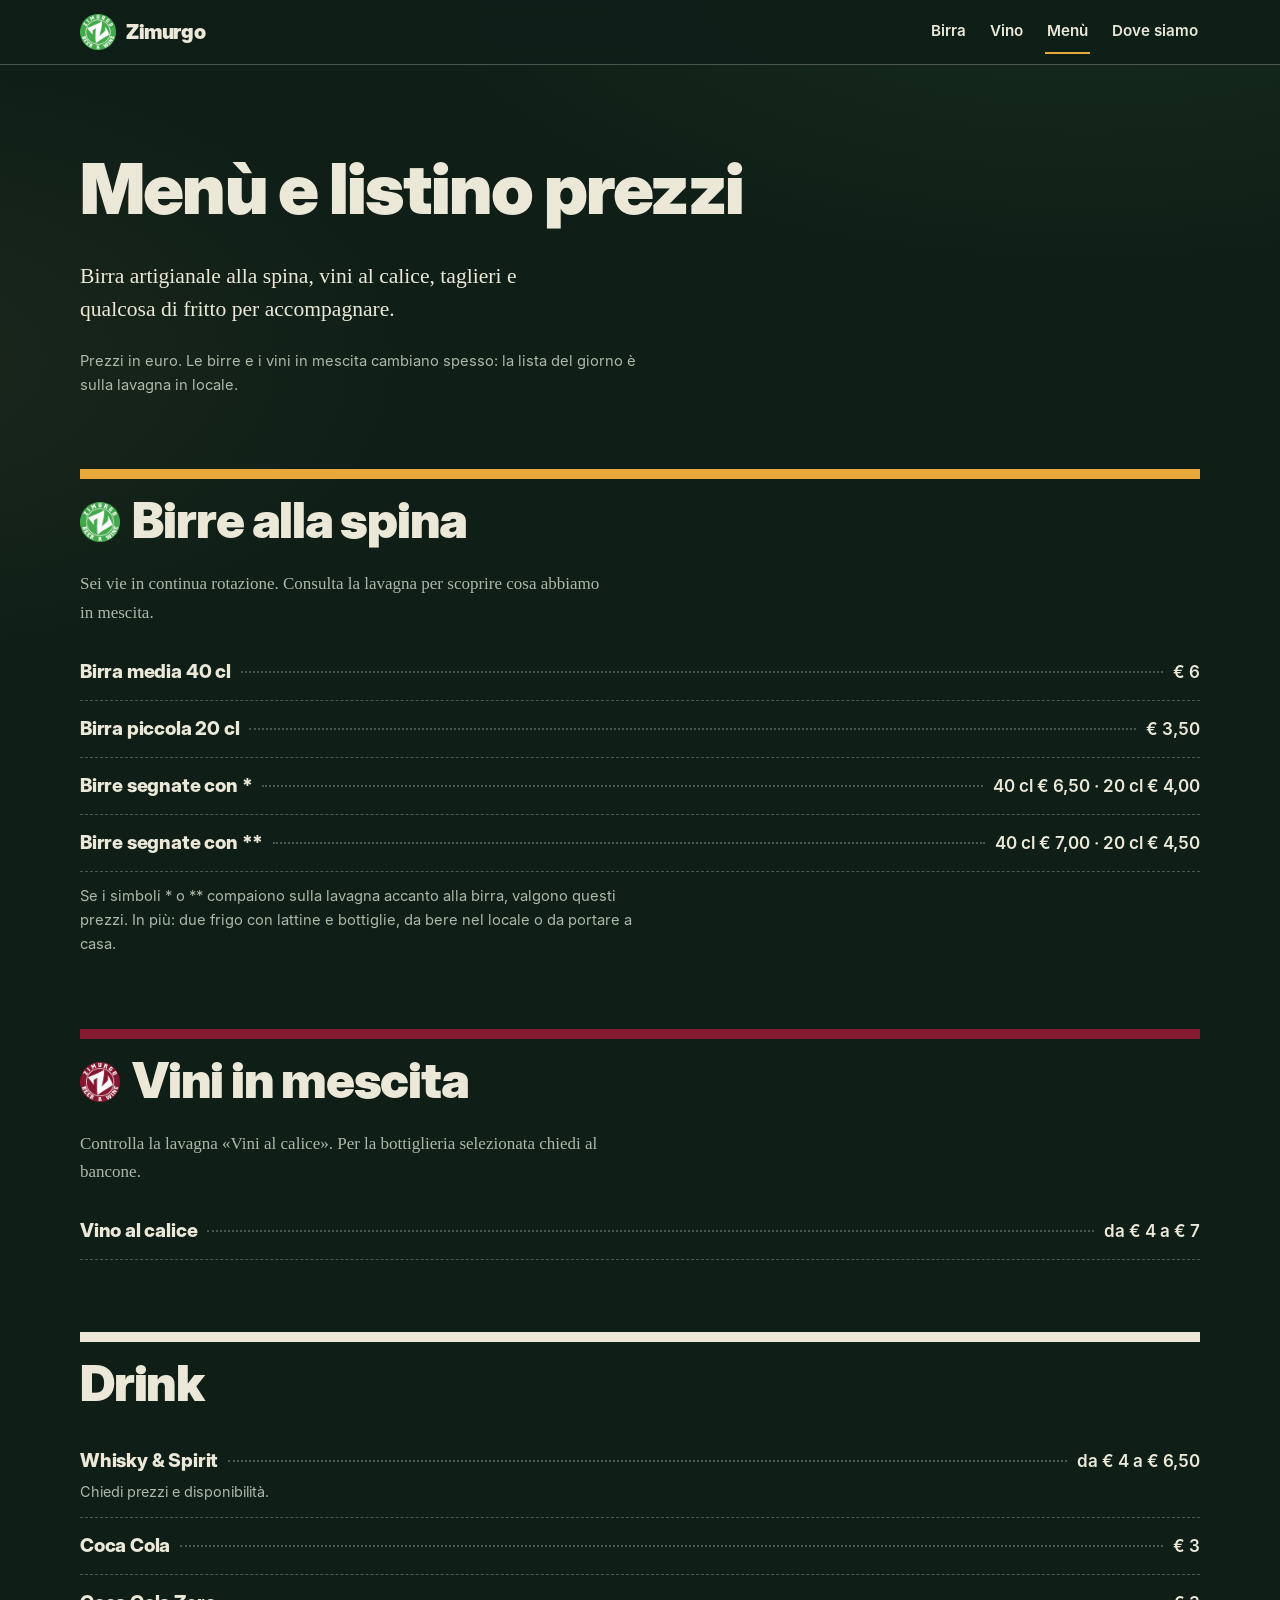
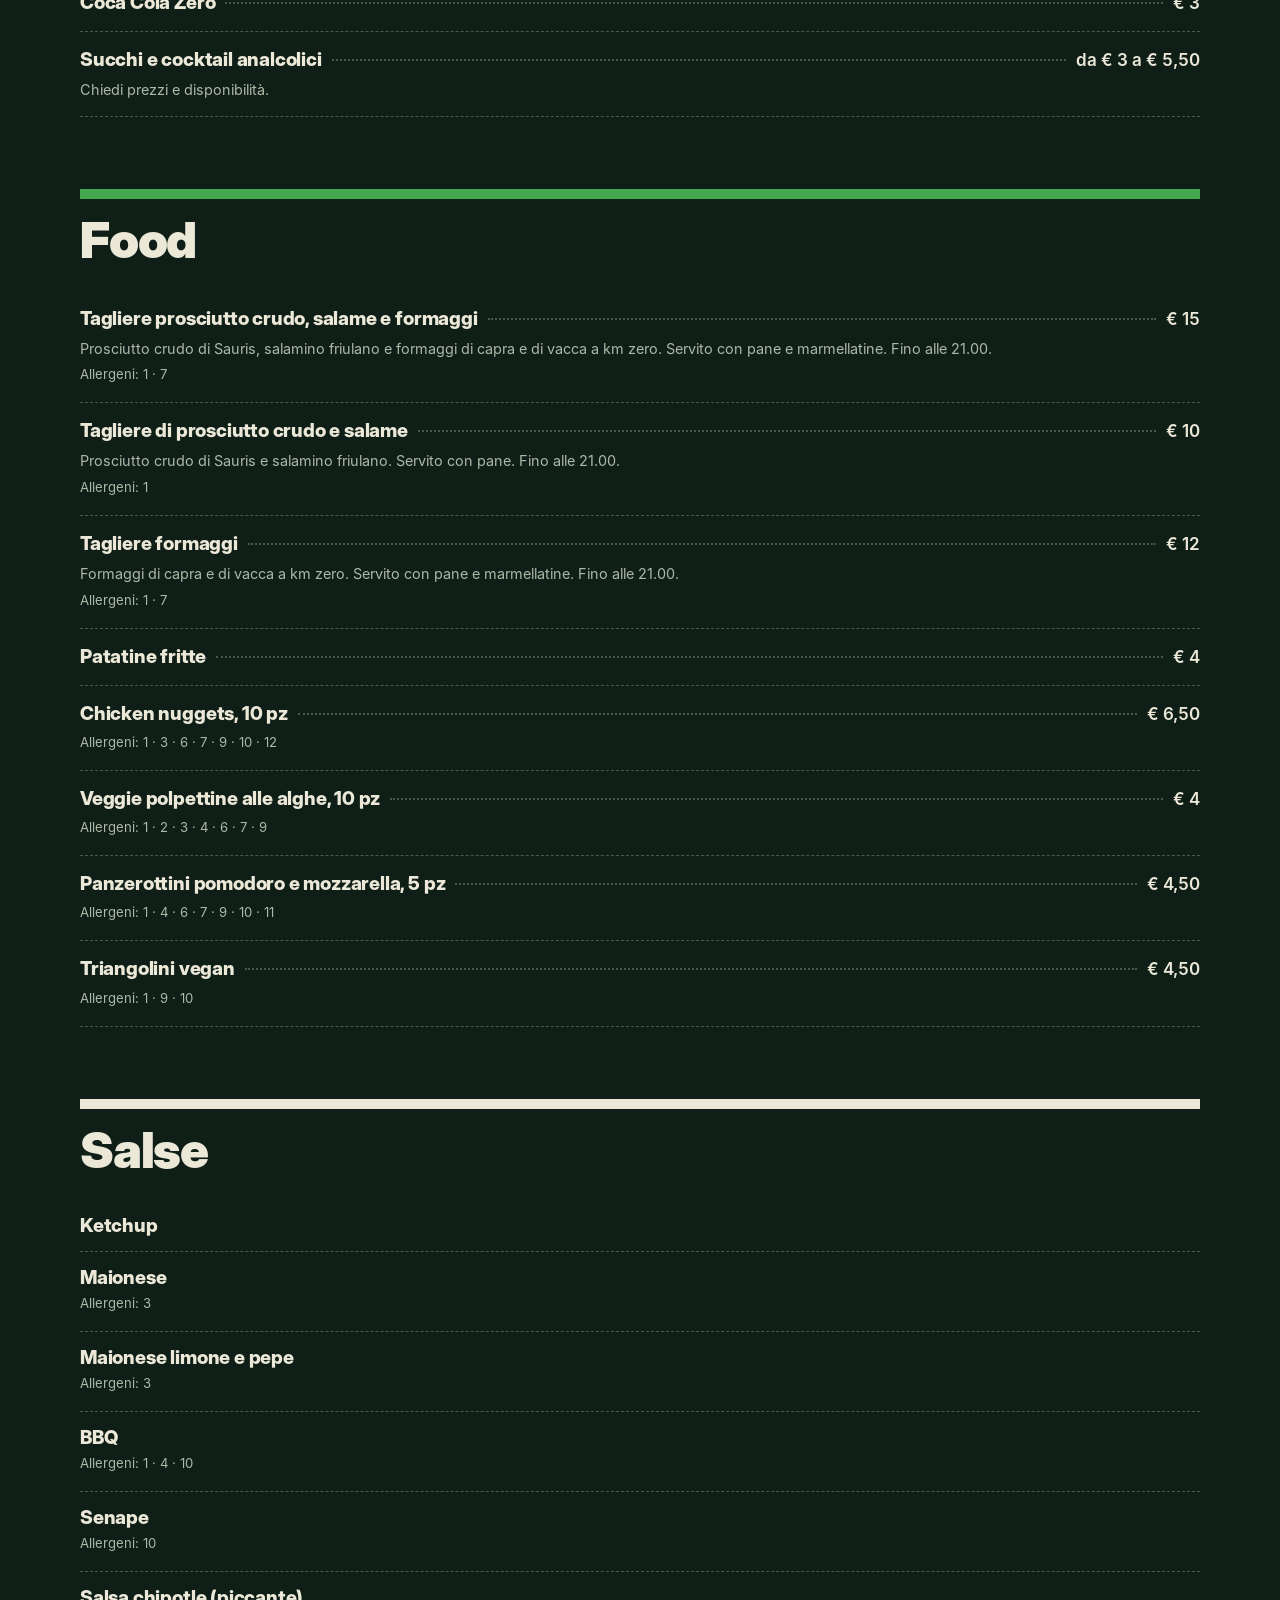
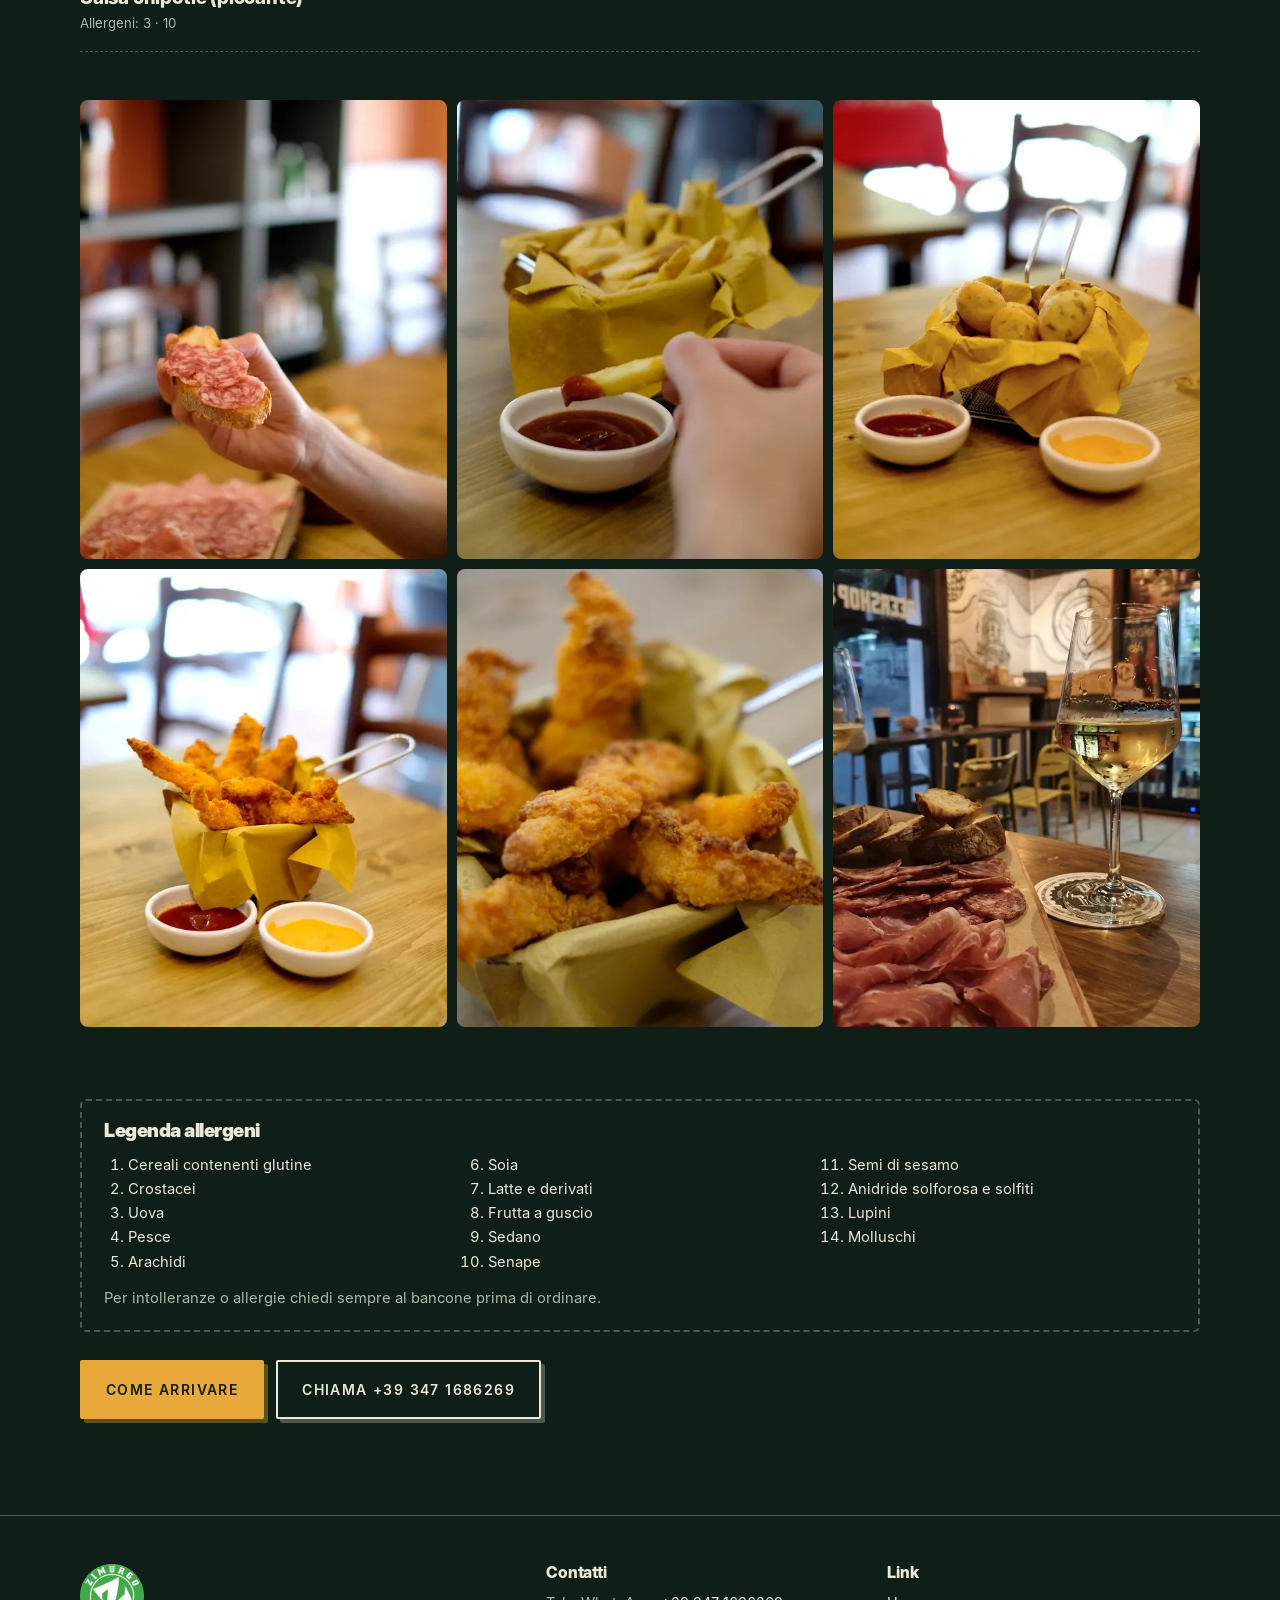
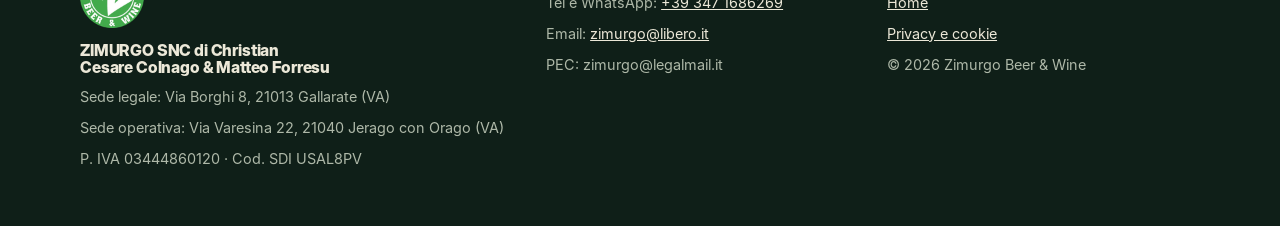
==== menu.html @ 15460e1f "Add files via upload" ====
<!doctype html>
<html lang="it">
<head>
<meta charset="utf-8">
<meta name="viewport" content="width=device-width, initial-scale=1">
<title>Menù e prezzi | Birre alla spina, vini, taglieri | Zimurgo, pub e birreria a Jerago con Orago</title>
<meta name="description" content="Menù del pub, birreria ed enoteca Zimurgo a Jerago con Orago (Varese): birra artigianale alla spina da € 3,50, vini al calice da € 4 a € 7, taglieri di salumi e formaggi, fritti e salse. Con allergeni.">
<link rel="canonical" href="https://www.zimurgo.it/menu.html">
<meta name="theme-color" content="#0f1f18">
<meta name="robots" content="index, follow, max-image-preview:large, max-snippet:-1">
<link rel="icon" href="favicon-32.png" sizes="32x32" type="image/png">
<link rel="icon" href="icon-192.png" sizes="192x192" type="image/png">
<link rel="apple-touch-icon" href="apple-touch-icon.png">
<link rel="preload" href="display-black.woff" as="font" type="font/woff" crossorigin>
<link rel="stylesheet" href="style.css">
<link rel="stylesheet" href="scenes.css">
<link rel="stylesheet" href="bottoni.css">

<meta property="og:type" content="website">
<meta property="og:locale" content="it_IT">
<meta property="og:site_name" content="Zimurgo Beer &amp; Wine">
<meta property="og:title" content="Menù e prezzi | Zimurgo Beer &amp; Wine">
<meta property="og:description" content="Birre alla spina, vini al calice, taglieri e fritti. Tutti i prezzi di Zimurgo a Jerago con Orago.">
<meta property="og:url" content="https://www.zimurgo.it/menu.html">
<meta property="og:image" content="https://www.zimurgo.it/og-image.png">
<meta property="og:image:width" content="1200">
<meta property="og:image:height" content="630">
<meta name="twitter:card" content="summary_large_image">

<script type="application/ld+json">
{
  "@context": "https://schema.org",
  "@graph": [
    {
      "@type": "BreadcrumbList",
      "itemListElement": [
        { "@type": "ListItem", "position": 1, "name": "Zimurgo Beer & Wine", "item": "https://www.zimurgo.it/" },
        { "@type": "ListItem", "position": 2, "name": "Menù", "item": "https://www.zimurgo.it/menu.html" }
      ]
    },
    {
      "@type": "Menu",
      "@id": "https://www.zimurgo.it/menu.html#menu",
      "name": "Menù Zimurgo Beer & Wine",
      "inLanguage": "it-IT",
      "url": "https://www.zimurgo.it/menu.html",
      "provider": { "@id": "https://www.zimurgo.it/#locale" },
      "hasMenuSection": [
        {
          "@type": "MenuSection",
          "name": "Birre alla spina",
          "description": "Sei vie in continua rotazione. Consulta la lavagna per le birre in mescita.",
          "hasMenuItem": [
            { "@type": "MenuItem", "name": "Birra media 40 cl", "offers": { "@type": "Offer", "price": "6.00", "priceCurrency": "EUR" } },
            { "@type": "MenuItem", "name": "Birra piccola 20 cl", "offers": { "@type": "Offer", "price": "3.50", "priceCurrency": "EUR" } }
          ]
        },
        {
          "@type": "MenuSection",
          "name": "Vini in mescita",
          "description": "Vini al calice da 4 a 7 euro. Consulta la lavagna «Vini al calice».",
          "hasMenuItem": [
            { "@type": "MenuItem", "name": "Vino al calice", "offers": { "@type": "AggregateOffer", "lowPrice": "4.00", "highPrice": "7.00", "priceCurrency": "EUR" } }
          ]
        },
        {
          "@type": "MenuSection",
          "name": "Drink",
          "hasMenuItem": [
            { "@type": "MenuItem", "name": "Whisky & Spirit", "offers": { "@type": "AggregateOffer", "lowPrice": "4.00", "highPrice": "6.50", "priceCurrency": "EUR" } },
            { "@type": "MenuItem", "name": "Coca Cola", "offers": { "@type": "Offer", "price": "3.00", "priceCurrency": "EUR" } },
            { "@type": "MenuItem", "name": "Coca Cola Zero", "offers": { "@type": "Offer", "price": "3.00", "priceCurrency": "EUR" } },
            { "@type": "MenuItem", "name": "Succhi e cocktail analcolici", "offers": { "@type": "AggregateOffer", "lowPrice": "3.00", "highPrice": "5.50", "priceCurrency": "EUR" } }
          ]
        },
        {
          "@type": "MenuSection",
          "name": "Food",
          "hasMenuItem": [
            { "@type": "MenuItem", "name": "Tagliere prosciutto crudo, salame e formaggi", "description": "Prosciutto crudo di Sauris, salamino friulano e formaggi di capra e di vacca a km zero. Servito con pane e marmellatine, fino alle 21.00", "offers": { "@type": "Offer", "price": "15.00", "priceCurrency": "EUR" } },
            { "@type": "MenuItem", "name": "Tagliere di prosciutto crudo e salame", "description": "Prosciutto crudo di Sauris e salamino friulano. Servito con pane, fino alle 21.00", "offers": { "@type": "Offer", "price": "10.00", "priceCurrency": "EUR" } },
            { "@type": "MenuItem", "name": "Tagliere formaggi", "description": "Formaggi di capra e di vacca a km zero. Servito con pane e marmellatine, fino alle 21.00", "offers": { "@type": "Offer", "price": "12.00", "priceCurrency": "EUR" } },
            { "@type": "MenuItem", "name": "Patatine fritte", "offers": { "@type": "Offer", "price": "4.00", "priceCurrency": "EUR" } },
            { "@type": "MenuItem", "name": "Chicken nuggets (10 pz)", "offers": { "@type": "Offer", "price": "6.50", "priceCurrency": "EUR" } },
            { "@type": "MenuItem", "name": "Veggie polpettine alle alghe (10 pz)", "offers": { "@type": "Offer", "price": "4.00", "priceCurrency": "EUR" } },
            { "@type": "MenuItem", "name": "Panzerottini pomodoro e mozzarella (5 pz)", "offers": { "@type": "Offer", "price": "4.50", "priceCurrency": "EUR" } },
            { "@type": "MenuItem", "name": "Triangolini vegan", "suitableForDiet": "https://schema.org/VeganDiet", "offers": { "@type": "Offer", "price": "4.50", "priceCurrency": "EUR" } }
          ]
        }
      ]
    }
  ]
}
</script>
</head>
<body>
<a class="skip" href="#contenuto">Vai al contenuto</a>

<header class="site-head">
  <div class="wrap">
    <a class="brand" href="./" aria-label="Zimurgo Beer &amp; Wine, home">
      <img src="logo-verde-sm.png" alt="" width="36" height="36">
      Zimurgo
    </a>
    <nav class="nav" aria-label="Principale">
      <a href="./#birra">Birra</a>
      <a href="./#vino">Vino</a>
      <a href="menu.html" aria-current="page">Menù</a>
      <a href="./#dove">Dove siamo</a>
    </nav>
  </div>
</header>

<main id="contenuto" class="menu-page">
<div class="wrap">

  <section class="hero" style="padding-bottom:0">
    <h1>Menù e listino prezzi</h1>
    <p class="lead">Birra artigianale alla spina, vini al calice, taglieri e qualcosa di fritto per accompagnare.</p>
    <p class="menu-note">Prezzi in euro. Le birre e i vini in mescita cambiano spesso: la lista del giorno è sulla lavagna in locale.</p>
  </section>

  <section class="menu-block" aria-labelledby="m-spina">
    <h2 id="m-spina"><img class="h-logo" src="logo-verde-sm.png" alt="" width="40" height="40">Birre alla spina</h2>
    <p class="muted">Sei vie in continua rotazione. Consulta la lavagna per scoprire cosa abbiamo in mescita.</p>
    <ul class="items">
      <li class="item"><div class="item-row"><span class="item-name">Birra media 40 cl</span><span class="item-dots"></span><span class="item-price">€ 6</span></div></li>
      <li class="item"><div class="item-row"><span class="item-name">Birra piccola 20 cl</span><span class="item-dots"></span><span class="item-price">€ 3,50</span></div></li>
      <li class="item"><div class="item-row"><span class="item-name">Birre segnate con *</span><span class="item-dots"></span><span class="item-price">40 cl € 6,50 · 20 cl € 4,00</span></div></li>
      <li class="item"><div class="item-row"><span class="item-name">Birre segnate con **</span><span class="item-dots"></span><span class="item-price">40 cl € 7,00 · 20 cl € 4,50</span></div></li>
    </ul>
    <p class="menu-note" style="margin-top:12px">Se i simboli * o ** compaiono sulla lavagna accanto alla birra, valgono questi prezzi. In più: due frigo con lattine e bottiglie, da bere nel locale o da portare a casa.</p>
    <div class="board" id="lavagna-birre" hidden></div>
  </section>

  <section class="menu-block menu-block--wine" aria-labelledby="m-vini">
    <h2 id="m-vini"><img class="h-logo" src="logo-vino-sm.png" alt="" width="40" height="40">Vini in mescita</h2>
    <p class="muted">Controlla la lavagna «Vini al calice». Per la bottiglieria selezionata chiedi al bancone.</p>
    <ul class="items">
      <li class="item"><div class="item-row"><span class="item-name">Vino al calice</span><span class="item-dots"></span><span class="item-price">da € 4 a € 7</span></div></li>
    </ul>
    <div class="board" id="lavagna-vini" hidden></div>
  </section>

  <section class="menu-block menu-block--chalk" aria-labelledby="m-drink">
    <h2 id="m-drink">Drink</h2>
    <ul class="items">
      <li class="item"><div class="item-row"><span class="item-name">Whisky &amp; Spirit</span><span class="item-dots"></span><span class="item-price">da € 4 a € 6,50</span></div><p class="item-sub">Chiedi prezzi e disponibilità.</p></li>
      <li class="item"><div class="item-row"><span class="item-name">Coca Cola</span><span class="item-dots"></span><span class="item-price">€ 3</span></div></li>
      <li class="item"><div class="item-row"><span class="item-name">Coca Cola Zero</span><span class="item-dots"></span><span class="item-price">€ 3</span></div></li>
      <li class="item"><div class="item-row"><span class="item-name">Succhi e cocktail analcolici</span><span class="item-dots"></span><span class="item-price">da € 3 a € 5,50</span></div><p class="item-sub">Chiedi prezzi e disponibilità.</p></li>
    </ul>
  </section>

  <section class="menu-block menu-block--hop" aria-labelledby="m-food">
    <h2 id="m-food">Food</h2>
    <ul class="items">
      <li class="item"><div class="item-row"><span class="item-name">Tagliere prosciutto crudo, salame e formaggi</span><span class="item-dots"></span><span class="item-price">€ 15</span></div><p class="item-sub">Prosciutto crudo di Sauris, salamino friulano e formaggi di capra e di vacca a km zero. Servito con pane e marmellatine. Fino alle 21.00.</p><span class="allergens">Allergeni: 1 · 7</span></li>
      <li class="item"><div class="item-row"><span class="item-name">Tagliere di prosciutto crudo e salame</span><span class="item-dots"></span><span class="item-price">€ 10</span></div><p class="item-sub">Prosciutto crudo di Sauris e salamino friulano. Servito con pane. Fino alle 21.00.</p><span class="allergens">Allergeni: 1</span></li>
      <li class="item"><div class="item-row"><span class="item-name">Tagliere formaggi</span><span class="item-dots"></span><span class="item-price">€ 12</span></div><p class="item-sub">Formaggi di capra e di vacca a km zero. Servito con pane e marmellatine. Fino alle 21.00.</p><span class="allergens">Allergeni: 1 · 7</span></li>
      <li class="item"><div class="item-row"><span class="item-name">Patatine fritte</span><span class="item-dots"></span><span class="item-price">€ 4</span></div></li>
      <li class="item"><div class="item-row"><span class="item-name">Chicken nuggets, 10 pz</span><span class="item-dots"></span><span class="item-price">€ 6,50</span></div><span class="allergens">Allergeni: 1 · 3 · 6 · 7 · 9 · 10 · 12</span></li>
      <li class="item"><div class="item-row"><span class="item-name">Veggie polpettine alle alghe, 10 pz</span><span class="item-dots"></span><span class="item-price">€ 4</span></div><span class="allergens">Allergeni: 1 · 2 · 3 · 4 · 6 · 7 · 9</span></li>
      <li class="item"><div class="item-row"><span class="item-name">Panzerottini pomodoro e mozzarella, 5 pz</span><span class="item-dots"></span><span class="item-price">€ 4,50</span></div><span class="allergens">Allergeni: 1 · 4 · 6 · 7 · 9 · 10 · 11</span></li>
      <li class="item"><div class="item-row"><span class="item-name">Triangolini vegan</span><span class="item-dots"></span><span class="item-price">€ 4,50</span></div><span class="allergens">Allergeni: 1 · 9 · 10</span></li>
    </ul>
  </section>

  <section class="menu-block menu-block--chalk" aria-labelledby="m-salse">
    <h2 id="m-salse">Salse</h2>
    <ul class="items">
      <li class="item"><div class="item-row"><span class="item-name">Ketchup</span></div></li>
      <li class="item"><div class="item-row"><span class="item-name">Maionese</span></div><span class="allergens">Allergeni: 3</span></li>
      <li class="item"><div class="item-row"><span class="item-name">Maionese limone e pepe</span></div><span class="allergens">Allergeni: 3</span></li>
      <li class="item"><div class="item-row"><span class="item-name">BBQ</span></div><span class="allergens">Allergeni: 1 · 4 · 10</span></li>
      <li class="item"><div class="item-row"><span class="item-name">Senape</span></div><span class="allergens">Allergeni: 10</span></li>
      <li class="item"><div class="item-row"><span class="item-name">Salsa chipotle (piccante)</span></div><span class="allergens">Allergeni: 3 · 10</span></li>
    </ul>
  </section>

  <div class="gallery" aria-label="Foto del cibo">
      <figure><img src="salame-bruschetta.webp" alt="Una mano tiene una fetta di pane tostato con salame, sopra un tagliere di salumi" width="546" height="683" loading="lazy" style="object-position:50% 45%"></figure>
      <figure><img src="patatine.webp" alt="Una patatina fritta intinta nel ketchup, accanto al cestino di patatine su carta gialla" width="546" height="683" loading="lazy"></figure>
      <figure><img src="fritti-salse.webp" alt="Cestino di polpettine fritte su carta gialla con due ciotoline di salsa" width="546" height="683" loading="lazy"></figure>
      <figure><img src="nuggets-salse.webp" alt="Cestino di nuggets di pollo croccanti con ketchup e salsa gialla" width="546" height="683" loading="lazy"></figure>
      <figure><img src="nuggets-primo-piano.webp" alt="Primo piano di nuggets di pollo dorati in un cestino con carta gialla" width="546" height="683" loading="lazy"></figure>
      <figure><img src="tagliere-vino-bianco.webp" alt="Tagliere di salumi e pane con un calice di vino bianco, nel locale" width="729" height="1250" loading="lazy" style="object-position:50% 60%"></figure>
  </div>

  <aside class="legend" aria-labelledby="legenda">
    <h2 id="legenda">Legenda allergeni</h2>
    <ol>
      <li>Cereali contenenti glutine</li>
      <li>Crostacei</li>
      <li>Uova</li>
      <li>Pesce</li>
      <li>Arachidi</li>
      <li>Soia</li>
      <li>Latte e derivati</li>
      <li>Frutta a guscio</li>
      <li>Sedano</li>
      <li>Senape</li>
      <li>Semi di sesamo</li>
      <li>Anidride solforosa e solfiti</li>
      <li>Lupini</li>
      <li>Molluschi</li>
    </ol>
    <p class="muted" style="margin:12px 0 0;max-width:none">Per intolleranze o allergie chiedi sempre al bancone prima di ordinare.</p>
  </aside>

  <div class="btn-row" style="margin-bottom:clamp(48px,8vw,96px)">
    <a class="btn btn--main" href="https://www.google.com/maps/dir/?api=1&amp;destination=Via+Varesina+22,+21040+Jerago+con+Orago+VA" target="_blank" rel="noopener">Come arrivare</a>
    <a class="btn" href="tel:+393471686269" target="_top">Chiama +39 347 1686269</a>
  </div>

</div>
</main>

<nav class="action-bar" aria-label="Azioni rapide">
  <a class="btn btn--main" href="tel:+393471686269" target="_top">Chiama</a>
  <a class="btn" href="https://www.google.com/maps/dir/?api=1&amp;destination=Via+Varesina+22,+21040+Jerago+con+Orago+VA" target="_blank" rel="noopener">Indicazioni</a>
  <a class="btn" href="./">Home</a>
</nav>

<footer class="site-foot">
  <div class="wrap cols">
    <div>
      <img class="foot-logo" src="logo-verde-sm.png" alt="Zimurgo Beer &amp; Wine" width="64" height="64">
      <h2>ZIMURGO SNC di Christian Cesare Colnago &amp; Matteo Forresu</h2>
      <p>Sede legale: Via Borghi 8, 21013 Gallarate (VA)</p>
      <p>Sede operativa: Via Varesina 22, 21040 Jerago con Orago (VA)</p>
      <p>P. IVA 03444860120 · Cod. SDI USAL8PV</p>
    </div>
    <div>
      <h2>Contatti</h2>
      <p>Tel e WhatsApp: <a href="tel:+393471686269" target="_top">+39 347 1686269</a></p>
      <p>Email: <a href="mailto:zimurgo@libero.it">zimurgo@libero.it</a></p>
      <p>PEC: zimurgo@legalmail.it</p>
    </div>
    <div>
      <h2>Link</h2>
      <p><a href="./">Home</a></p>
      <p><a href="privacy.html">Privacy e cookie</a></p>
      <p>© <span id="year">2026</span> Zimurgo Beer &amp; Wine</p>
    </div>
  </div>
</footer>

<script src="script.js" defer></script>
</body>
</html>
---- style.css ----
/* Zimurgo Beer & Wine — stile "lavagna del pub"
   Palette: vetro di bottiglia, gesso, luppolo (verde del logo), ambra (birra), bordeaux (vino) */

@font-face{font-family:"Inter Display";src:url("display-black.woff") format("woff");font-weight:900;font-style:normal;font-display:swap}
@font-face{font-family:"Inter Display";src:url("display-extrabold.woff") format("woff");font-weight:800;font-style:normal;font-display:swap}
@font-face{font-family:"Inter";src:url("text-regular.woff") format("woff");font-weight:400;font-style:normal;font-display:swap}
@font-face{font-family:"Inter";src:url("text-semibold.woff") format("woff");font-weight:600;font-style:normal;font-display:swap}

:root{
  color-scheme:dark;
  --bottle:#0f1f18;
  --slate:#172b22;
  --slate-2:#1f382c;
  --chalk:#ece8d8;
  --chalk-dim:#aeb8a8;
  --hop:#45a74f;
  --amber:#e8a93a;
  --wine:#841b30;
  --rose:#ea8fa8;
  --line:rgba(236,232,216,.28);

  --f-display:"Inter Display","Inter",system-ui,-apple-system,"Segoe UI",Roboto,sans-serif;
  --f-ui:"Inter",system-ui,-apple-system,"Segoe UI",Roboto,sans-serif;
  --f-body:Charter,"Bitstream Charter","Sitka Text",Cambria,Georgia,serif;

  --gutter:clamp(18px,5vw,56px);
  --max:1120px;
}

*,*::before,*::after{box-sizing:border-box}
html{-webkit-text-size-adjust:100%;scroll-behavior:smooth;scroll-padding-top:72px}
body{
  margin:0;background:var(--bottle);color:var(--chalk);
  font-family:var(--f-body);font-size:1.0625rem;line-height:1.65;
  background-image:
    radial-gradient(1200px 600px at 85% -10%,rgba(103,173,68,.10),transparent 60%),
    radial-gradient(900px 500px at -10% 40%,rgba(232,169,58,.06),transparent 60%);
  background-attachment:fixed;
}
img,svg{max-width:100%;height:auto}
a{color:inherit}
:focus-visible{outline:3px solid var(--amber);outline-offset:3px;border-radius:2px}
.skip{position:absolute;left:-999px;top:8px;background:var(--amber);color:var(--bottle);padding:10px 14px;font-family:var(--f-ui);font-weight:600;z-index:100}
.skip:focus{left:8px}
[hidden]{display:none!important}

.wrap{width:min(100% - 2*var(--gutter),var(--max));margin-inline:auto}

/* Tipografia */
h1,h2,h3{font-family:var(--f-display);font-weight:900;letter-spacing:-.025em;line-height:1.02;margin:0 0 .5em;text-wrap:balance}
h1{font-size:clamp(2.5rem,8.2vw,5.4rem)}
h2{font-size:clamp(1.9rem,5vw,3.1rem)}
h3{font-size:1.35rem;font-weight:800;letter-spacing:-.015em;line-height:1.15}
p{margin:0 0 1em;max-width:62ch}
.lead{font-size:clamp(1.15rem,2.4vw,1.35rem);line-height:1.55;color:var(--chalk)}
.muted{color:var(--chalk-dim)}
.ui{font-family:var(--f-ui)}

/* Header */
.site-head{position:sticky;top:0;z-index:50;background:rgba(15,31,24,.92);backdrop-filter:blur(8px);border-bottom:1px solid var(--line)}
.site-head .wrap{display:flex;align-items:center;gap:18px;min-height:64px;flex-wrap:wrap;padding-block:8px}
.brand{display:flex;align-items:center;gap:10px;text-decoration:none;font-family:var(--f-display);font-weight:900;font-size:1.25rem;letter-spacing:-.02em}
.brand svg{width:34px;height:34px;flex:none}
.nav{display:flex;gap:4px 20px;flex-wrap:wrap;margin-left:auto;font-family:var(--f-ui);font-size:.95rem;font-weight:600}
.nav a{text-decoration:none;padding:6px 2px;border-bottom:2px solid transparent}
.nav a:hover,.nav a[aria-current="page"]{border-bottom-color:var(--amber)}

/* Bottoni */
.btn{display:inline-flex;align-items:center;justify-content:center;gap:8px;font-family:var(--f-ui);font-weight:600;font-size:1rem;text-decoration:none;padding:13px 22px;border:2px solid var(--chalk);border-radius:999px;color:var(--chalk);background:transparent;cursor:pointer;min-height:48px}
.btn:hover{background:rgba(236,232,216,.1)}
.btn--main{background:var(--amber);border-color:var(--amber);color:var(--bottle)}
.btn--main:hover{background:#f2bb55;border-color:#f2bb55}
.btn-row{display:flex;flex-wrap:wrap;gap:12px;margin:28px 0 0}

/* Hero */
.hero{padding-block:clamp(40px,8vw,88px) 0}
.hero h1{max-width:13ch}
.hero .lead{max-width:44ch}
.hero-meta{margin-top:26px;font-family:var(--f-ui);font-size:.95rem;color:var(--chalk-dim);display:flex;flex-wrap:wrap;gap:6px 22px}
.hero-meta a{color:var(--chalk)}

/* Rail delle sei spine */
.taps{margin-top:clamp(28px,5vw,56px);border-top:1px solid var(--line)}
.taps svg{display:block;width:100%;max-height:300px}
.pour-stream{transform-box:fill-box;transform-origin:top;animation:stream 6s ease-in-out .6s 1 both}
.pour-fill{animation:fill 6s ease-in-out .6s 1 both}
@keyframes stream{0%{transform:scaleY(0)}12%{transform:scaleY(1)}80%{transform:scaleY(1)}90%,100%{transform:scaleY(0)}}
@keyframes fill{0%{transform:translateY(84px)}85%,100%{transform:translateY(8px)}}
@media (prefers-reduced-motion:reduce){
  html{scroll-behavior:auto}
  .pour-stream{animation:none;transform:scaleY(0)}
  .pour-fill{animation:none;transform:translateY(8px)}
}

/* Sezioni */
.section{padding-block:clamp(56px,9vw,104px)}
.section--panel{background:var(--slate);border-block:1px solid var(--line)}
.section-head{margin-bottom:clamp(28px,5vw,48px)}
.section-head p{color:var(--chalk-dim);font-size:1.15rem}

/* Birra / Vino: due colonne, il filo colorato indica la categoria */
.duo{display:grid;gap:clamp(28px,5vw,64px);grid-template-columns:1fr}
@media(min-width:820px){.duo{grid-template-columns:1fr 1fr}}
.col{border-top:10px solid var(--amber);padding-top:22px}
.col--wine{border-top-color:var(--wine)}
.col h3{display:flex;align-items:center;gap:12px;font-size:clamp(1.6rem,3.5vw,2.2rem)}
.col h3 svg{width:40px;height:40px;flex:none}
.facts{list-style:none;margin:20px 0 0;padding:0;font-family:var(--f-ui);font-size:.98rem}
.facts li{display:flex;justify-content:space-between;gap:16px;padding:10px 0;border-bottom:1px dashed var(--line)}
.facts li span:last-child{font-weight:600;white-space:nowrap}

/* Lavagna dinamica (taps.json) */
.board{margin-top:26px;padding:18px 20px;border:2px dashed var(--line);border-radius:6px;font-family:var(--f-ui);font-size:.95rem}
.board h4{margin:0 0 8px;font-family:var(--f-display);font-weight:800;font-size:1.05rem}
.board ul{list-style:none;margin:0;padding:0}
.board li{padding:6px 0;border-bottom:1px dashed var(--line)}
.board li:last-child{border-bottom:0}
.board small{color:var(--chalk-dim)}

/* Nome */
.name-grid{display:grid;gap:clamp(24px,5vw,64px);grid-template-columns:1fr;align-items:center}
@media(min-width:820px){.name-grid{grid-template-columns:1.1fr .9fr}}
.big-word{font-family:var(--f-display);font-weight:900;font-size:clamp(3rem,13vw,8.5rem);letter-spacing:-.04em;line-height:.9;color:transparent;-webkit-text-stroke:2px var(--chalk);margin:0 0 .15em}
.photo{margin:0;border-radius:6px;overflow:hidden;background:var(--slate-2)}
.photo img{display:block;width:100%;height:auto}

/* Prezzi in breve */
.glance{display:grid;gap:0;grid-template-columns:1fr;font-family:var(--f-ui)}
@media(min-width:720px){.glance{grid-template-columns:1fr 1fr;column-gap:56px}}

/* FAQ */
.faq{display:grid;gap:0;max-width:820px}
.faq details{border-top:1px solid var(--line);padding:4px 0}
.faq details:last-child{border-bottom:1px solid var(--line)}
.faq summary{cursor:pointer;list-style:none;padding:16px 36px 16px 0;font-family:var(--f-display);font-weight:800;font-size:1.2rem;letter-spacing:-.01em;line-height:1.25;position:relative}
.faq summary::-webkit-details-marker{display:none}
.faq summary::after{content:"+";position:absolute;right:4px;top:12px;font-size:1.7rem;font-weight:400;color:var(--amber);transition:transform .2s}
.faq details[open] summary::after{transform:rotate(45deg)}
.faq details p{padding-bottom:16px;color:var(--chalk)}

/* Dove siamo */
.where{display:grid;gap:clamp(24px,5vw,56px);grid-template-columns:1fr}
@media(min-width:900px){.where{grid-template-columns:.85fr 1.15fr}}
.where address{font-style:normal;font-size:1.2rem;line-height:1.5;margin-bottom:18px}
.where address strong{font-family:var(--f-display);font-weight:800}
.mapbox{position:relative;min-height:340px;background:var(--slate-2);border:1px solid var(--line);border-radius:6px;display:grid;place-items:center;padding:24px;text-align:center}
.mapbox iframe{position:absolute;inset:0;width:100%;height:100%;border:0;border-radius:6px}
.mapbox p{margin-inline:auto;font-size:.95rem;color:var(--chalk-dim)}
.social{display:flex;gap:12px;flex-wrap:wrap;margin-top:18px}

/* Menù */
.menu-page h1{font-size:clamp(2.4rem,7vw,4.4rem);max-width:none}
.menu-note{font-family:var(--f-ui);font-size:.92rem;color:var(--chalk-dim)}
.menu-block{margin-top:clamp(40px,7vw,72px)}
.menu-block > h2{border-top:10px solid var(--amber);padding-top:16px}
.menu-block--wine > h2{border-top-color:var(--wine)}
.menu-block--hop > h2{border-top-color:var(--hop)}
.menu-block--chalk > h2{border-top-color:var(--chalk)}
.items{list-style:none;margin:0;padding:0}
.item{padding:14px 0;border-bottom:1px dashed var(--line)}
.item-row{display:flex;align-items:baseline;gap:10px}
.item-name{font-family:var(--f-display);font-weight:800;font-size:1.2rem;letter-spacing:-.01em;line-height:1.2}
.item-dots{flex:1;border-bottom:2px dotted var(--line);transform:translateY(-5px);min-width:16px}
.item-price{font-family:var(--f-ui);font-weight:600;white-space:nowrap}
.item-sub{margin:4px 0 0;font-family:var(--f-ui);font-size:.9rem;color:var(--chalk-dim);max-width:none}
.allergens{display:inline-block;font-family:var(--f-ui);font-size:.82rem;color:var(--chalk-dim);margin-top:4px}
.legend{margin-top:clamp(40px,7vw,72px);padding:20px 22px;border:2px dashed var(--line);border-radius:6px;font-family:var(--f-ui);font-size:.92rem}
.legend h2{font-size:1.2rem;margin-bottom:12px}
.legend ol{columns:2;column-gap:32px;margin:0;padding-left:1.6em}
@media(min-width:720px){.legend ol{columns:3}}

/* Footer */
.site-foot{border-top:1px solid var(--line);padding-block:48px;font-family:var(--f-ui);font-size:.9rem;color:var(--chalk-dim)}
.site-foot a{color:var(--chalk)}
.site-foot .cols{display:grid;gap:28px;grid-template-columns:1fr}
@media(min-width:760px){.site-foot .cols{grid-template-columns:1.4fr 1fr 1fr}}
.site-foot p{margin:0 0 .5em;max-width:none}
.site-foot h2{font-family:var(--f-display);font-size:1rem;font-weight:800;color:var(--chalk);margin:0 0 10px;letter-spacing:-.01em}

/* Pagine di servizio */
.prose h2{font-size:1.5rem;margin-top:1.8em}
.prose ul{padding-left:1.2em}
.notfound{min-height:60vh;display:grid;align-content:center}

.sr{position:absolute;width:1px;height:1px;overflow:hidden;clip:rect(0 0 0 0);white-space:nowrap}

.brand img{width:36px;height:36px;flex:none;display:block}
.h-logo{display:inline-block;width:40px;height:40px;vertical-align:middle;margin-right:12px;transform:translateY(-3px)}
.foot-logo{display:block;width:64px;height:64px;margin-bottom:14px}

@media (max-width:520px){
  .item-row{flex-wrap:wrap;row-gap:2px}
  .item-dots{display:none}
  .item-price{margin-left:auto}
}

/* Pulsanti: area di tocco, feedback, nessun doppio-tap zoom */
a,button,summary{touch-action:manipulation;-webkit-tap-highlight-color:rgba(232,169,58,.25)}
.btn{transition:background-color .15s,transform .1s,border-color .15s}
.btn:active{transform:scale(.97)}
.nav a{display:inline-flex;align-items:center;min-height:44px;padding-block:0}
.faq summary{min-height:52px;display:flex;align-items:center}
.faq summary::after{top:50%;margin-top:-1.1rem}

/* Orari e stato apertura */
.hours-title{margin:22px 0 8px;font-size:1.25rem}
.hours{list-style:none;margin:10px 0 20px;padding:0;font-family:var(--f-ui);font-size:.98rem;max-width:440px}
.hours li{display:flex;justify-content:space-between;gap:16px;padding:9px 0;border-bottom:1px dashed var(--line)}
.hours li span:last-child{text-align:right}
.hours li.today{color:var(--amber);font-weight:600}
.open-now{display:inline-flex;align-items:center;gap:9px;margin:0 0 6px;font-family:var(--f-ui);font-weight:600;font-size:.95rem;max-width:none}
.open-now::before{content:"";width:10px;height:10px;border-radius:50%;background:var(--chalk-dim);flex:none}
.open-now[data-open="1"]::before{background:#6bd36f;box-shadow:0 0 0 4px rgba(107,211,111,.2)}
.open-now[data-open="0"]::before{background:#e0675f;box-shadow:0 0 0 4px rgba(224,103,95,.18)}
.hero-copy .open-now{justify-content:center;margin-top:20px}

/* Foto */
.photo{position:relative}
.photo img{display:block;width:100%;height:auto}
.photo--wide img{aspect-ratio:16/9;object-fit:cover}
.photo--side{max-width:300px;margin:0 0 22px}
.band{padding-block:0 clamp(40px,7vw,80px)}
.duo-photo{display:grid;gap:clamp(20px,5vw,64px);grid-template-columns:1fr;align-items:center}
@media(min-width:820px){.duo-photo{grid-template-columns:.9fr 1.1fr}}
.duo-fun{display:grid;gap:14px;grid-template-columns:1fr}
@media(min-width:720px){.duo-fun{grid-template-columns:1fr 1fr}}
.duo-fun .photo img{aspect-ratio:16/10;object-fit:cover}
.gallery{display:grid;gap:10px;grid-template-columns:repeat(2,1fr);margin-top:clamp(28px,5vw,48px)}
.gallery figure{margin:0;position:relative;overflow:hidden;border-radius:8px;aspect-ratio:4/5;background:var(--slate-2)}
.gallery img{display:block;width:100%;height:100%;object-fit:cover}
@media(min-width:600px){.gallery{grid-template-columns:repeat(3,1fr)}}

/* Ancore: lasciano spazio sotto l'intestazione */
section[id]{scroll-margin-top:64px}

/* Recensioni */
.reviews-summary{font-family:var(--f-ui);font-weight:600;color:var(--amber)!important;font-size:1.2rem!important}
.reviews{list-style:none;margin:0 0 8px;padding:0;display:grid;gap:14px;grid-template-columns:1fr}
@media(min-width:720px){.reviews{grid-template-columns:1fr 1fr}}
@media(min-width:1040px){.reviews{grid-template-columns:repeat(3,1fr)}}
.review{margin:0;padding:20px;border:1px solid var(--line);border-radius:8px;background:var(--slate);display:flex;flex-direction:column;gap:10px}
.review .stars{margin:0;color:var(--amber);letter-spacing:.12em;font-size:1.1rem;max-width:none}
.review blockquote{margin:0;font-size:1.02rem;line-height:1.55}
.review .who{margin:auto 0 0;font-family:var(--f-ui);font-size:.85rem;color:var(--chalk-dim);max-width:none}

/* Carosello foto (home) */
.carousel{margin-top:clamp(28px,5vw,48px)}
.car-main{position:relative}
.car-track{display:flex;overflow-x:auto;scroll-snap-type:x mandatory;-webkit-overflow-scrolling:touch;scrollbar-width:none;border-radius:10px;background:var(--slate-2);overscroll-behavior-x:contain}
.car-track::-webkit-scrollbar{display:none}
.car-track:focus-visible{outline:2px solid var(--amber);outline-offset:3px}
.car-track figure{flex:0 0 100%;margin:0;scroll-snap-align:center;aspect-ratio:4/5;position:relative}
.car-track img{display:block;width:100%;height:100%;object-fit:cover}
@media(min-width:700px){.car-track figure{aspect-ratio:16/10}}
.car-btn{position:absolute;top:50%;transform:translateY(-50%);width:44px;height:44px;border-radius:50%;border:0;background:rgba(15,31,24,.72);color:#fff;font-size:30px;line-height:1;cursor:pointer;display:flex;align-items:center;justify-content:center;padding:0 0 4px}
.car-btn[hidden]{display:none}
.car-btn:hover{background:var(--amber);color:var(--bottle)}
.car-prev{left:10px}.car-next{right:10px}
@media(hover:none){.car-btn{display:none}}
.car-thumbs{display:flex;gap:8px;overflow-x:auto;padding:10px 2px 4px;scrollbar-width:none}
.car-thumbs::-webkit-scrollbar{display:none}
.car-thumb{flex:0 0 auto;width:64px;height:64px;border-radius:6px;overflow:hidden;border:2px solid transparent;padding:0;background:var(--slate-2);cursor:pointer;opacity:.55;transition:opacity .2s,border-color .2s}
.car-thumb img{display:block;width:100%;height:100%;object-fit:cover}
.car-thumb[aria-current="true"]{opacity:1;border-color:var(--amber)}
@media(min-width:700px){.car-thumb{width:84px;height:84px}}
---- scenes.css ----
/* Scene a scorrimento (stile "keynote"): zoom e transizioni guidati da --p (0→1) impostato da scenes.js.
   Senza JavaScript o con "riduci animazioni" le scene diventano normali sezioni, con tutto il testo visibile. */

.nav-pill{background:var(--amber);color:var(--bottle);border-radius:999px;padding:6px 14px!important;border-bottom:0!important}
.nav-pill:hover{background:#f2bb55}

.scene{position:relative;--p:0}
.stage{position:relative;display:grid;place-items:center;text-align:center;padding:clamp(72px,12vw,120px) var(--gutter);overflow:hidden;min-height:80svh}
.stage h2{margin-inline:auto;max-width:14ch}
.stage p{margin-inline:auto}

/* ---------- modalità animata ---------- */
.fx .scene{height:var(--h,300svh)}
.fx .stage{position:sticky;top:0;height:100svh;min-height:0;padding-block:64px 12px}

/* ---------- scena 1: bicchiere ---------- */
.scene--hero .stage{background:radial-gradient(900px 600px at 50% 70%,rgba(232,169,58,.16),transparent 70%),var(--bottle)}
.hero-copy{position:relative;z-index:2;max-width:980px}
.hero-copy h1{font-size:clamp(2.8rem,10.5vw,8.4rem);max-width:none;margin-bottom:.35em;line-height:.95;letter-spacing:-.04em}
.hero-copy .lead{max-width:34ch;font-size:clamp(1.1rem,2.6vw,1.5rem)}
.hero-copy .btn-row{justify-content:center}
.glass{width:min(46vmin,360px);margin:clamp(80px,16vh,160px) auto 0}
.glass svg{display:block;width:100%;height:auto}
.flood{display:none}
.fx .glass{position:absolute;left:0;top:0;margin:0;width:200px;transform-origin:50% 62%;pointer-events:none}
.fx .hero-copy{position:absolute;top:clamp(76px,12svh,120px);left:50%;transform:translate(-50%,calc(var(--p) * -50px));width:calc(100% - 2*var(--gutter));opacity:clamp(0,calc(1.35 - var(--p) * 8),1)}
.hero-copy.is-gone{visibility:hidden;pointer-events:none}
.fx .scene--hero .stage{background:color-mix(in oklab,var(--bottle),var(--amber) calc(var(--bg,0) * 100%))}
.fx .flood{display:none}
.scroll-hint{display:none}
.fx .scroll-hint{pointer-events:none;display:block;position:absolute;z-index:4;bottom:18px;left:0;right:0;margin:0;font-family:var(--f-ui);font-size:.85rem;color:var(--chalk-dim);
  opacity:clamp(0,calc(1 - var(--p) * 8),1)}

/* ---------- scena 2: sei vie ---------- */
.scene--taps .stage{background:var(--bottle);gap:0;align-content:center}
.fade-in{display:none}
.fx .fade-in{display:none}
.big-num{font-family:var(--f-display);font-weight:900;line-height:1.1;letter-spacing:-.06em;padding:.04em .1em .08em;font-size:clamp(5rem,19vmin,14rem);
  background:linear-gradient(180deg,var(--amber) 15%,#b4691b 100%);-webkit-background-clip:text;background-clip:text;color:transparent;margin:-.12em 0 -.14em}
.scene--taps h2{font-size:clamp(1.6rem,4.6vw,3.2rem);margin-top:.15em;max-width:20ch}
.tapsvg{width:min(900px,100%);max-height:34svh;margin:clamp(6px,2vh,20px) auto 0}
.fx .tapsvg{transform:scale(calc(1 + var(--p) * .12))}
.tapsvg .tap{transition:opacity .35s,transform .35s}
.fx .tapsvg .tap{opacity:.28}
.fx .tapsvg .tap.seen{opacity:.9}
.fx .tapsvg .tap.on{opacity:1;transform:translateY(-8px)}
.tapsvg .stream{opacity:0;transition:opacity .3s}
.tapsvg .liq{transform:translateY(calc((1 - var(--f,1)) * 132px))}
.tapsvg .tap{--f:1}
.fx .tapsvg .tap{--f:0}
.tapsvg .tap.on .stream{opacity:1}
.step-label{font-family:var(--f-ui);font-weight:600;color:var(--amber);margin:12px 0 0;min-height:1.6em}
.chips{list-style:none;display:flex;gap:10px 14px;flex-wrap:wrap;justify-content:center;margin:14px 0 0;padding:0;font-family:var(--f-ui);font-size:.98rem}
.chips li{border:1.5px solid var(--line);border-radius:999px;padding:7px 16px}
.chips strong{color:var(--amber)}

/* ---------- scena 3: due frigo ---------- */
.scene--fridges .stage{background:linear-gradient(180deg,var(--bottle),#0b1913)}
.scene--fridges h2{font-size:clamp(1.7rem,5vw,3.6rem);max-width:20ch}
.scene--fridges .stage p{max-width:34ch}
.fridges{height:min(44svh,420px);width:auto;max-width:94%;margin:clamp(10px,2.5vh,26px) auto 0}
.fx .fridges{transform:scale(calc(1 + var(--p) * .12))}
.fridges .row{transition:opacity .4s}
.fx .fridges .row{opacity:.18}
.fx .fridges .row.on{opacity:1}

/* ---------- scena 4: vino ---------- */
.scene--wine .stage{background:color-mix(in oklab,var(--bottle),#3b0f20 calc(var(--p) * 100%))}
.wine-grid{display:grid;gap:clamp(20px,5vw,72px);grid-template-columns:1fr;align-items:center;justify-items:center;width:min(1000px,100%)}
@media(min-width:820px){.wine-grid{grid-template-columns:.8fr 1.2fr;text-align:left}}
.scene--wine h2{font-size:clamp(2.2rem,7vw,5.4rem);max-width:10ch;margin-inline:0}
.wine-bottle svg{display:block;height:min(62svh,500px);width:auto;max-width:100%}
.wine-fill{transform:translateY(0)}
.fx .wine-fill{transform:translateY(calc((1 - var(--p)) * 360px))}
.wine-lines,.cellar-lines{list-style:none;margin:20px 0 0;padding:0;display:grid;gap:12px;font-family:var(--f-display);font-weight:800;font-size:clamp(1.25rem,3.2vw,2rem);letter-spacing:-.02em;line-height:1.15;text-align:left}
.wine-lines span,.cellar-lines span{display:block;font-family:var(--f-ui);font-weight:400;font-size:.95rem;letter-spacing:0;color:var(--chalk-dim);margin-top:2px}
.wine-lines li,.cellar-lines li{transition:opacity .4s,transform .4s}
.fx .wine-lines li,.fx .cellar-lines li{opacity:.2;transform:translateX(-12px)}
.fx .wine-lines li.on,.fx .cellar-lines li.on{opacity:1;transform:none}
.wine-lines em{font-style:normal;color:var(--rose)}

/* ---------- scena 4b: bottiglieria ---------- */
.scene--cellar .stage{background:color-mix(in oklab,var(--bottle),#2a1a0e calc(var(--p) * 100%))}
.cellar-grid{display:grid;gap:clamp(18px,4vw,64px);grid-template-columns:1fr;align-items:center;justify-items:center;width:min(1100px,100%)}
@media(min-width:820px){.cellar-grid{grid-template-columns:1.15fr .85fr;text-align:left}}
.cellar-grid>div{text-align:left;justify-self:stretch}
.scene--cellar h2{font-size:clamp(1.9rem,5.4vw,4rem);max-width:12ch;margin-inline:0}
.cellar{display:block;width:min(620px,100%);height:auto;max-height:44svh}
@media(min-width:820px){.cellar{max-height:60svh}}
.cellar .row{transition:opacity .45s,transform .45s}
.fx .cellar .row{opacity:.14;transform:translateY(10px)}
.fx .cellar .row.on{opacity:1;transform:none}

/* ---------- scena 5: testo che si accende ---------- */
.scene--words .stage{background:var(--bottle)}
.words{font-family:var(--f-display);font-weight:900;letter-spacing:-.03em;line-height:1.08;font-size:clamp(1.7rem,5.4vw,3.8rem);max-width:22ch;margin:0 auto;text-align:left;text-wrap:balance}
.words .w{transition:color .25s}
.fx .words .w{color:rgba(236,232,216,.18)}
.fx .words .w.on{color:var(--chalk)}
.words-note{margin-top:28px!important;font-size:1.05rem;color:var(--chalk-dim)}
.scene--words h2{font-family:var(--f-ui);font-weight:600;font-size:1rem;letter-spacing:0;color:var(--amber);max-width:none;margin:0 auto 22px;text-align:left;width:min(22ch,100%)}
.photo-wrap{margin-top:clamp(24px,5vw,48px)}

/* ---------- aperitivo: prezzi grandi ---------- */
.price-grid{display:grid;gap:clamp(12px,2vw,20px);grid-template-columns:1fr}
@media(min-width:760px){.price-grid{grid-template-columns:repeat(3,1fr)}}
.price-card{border-top:6px solid var(--hop);padding-top:16px}
.price-card:nth-child(2){border-top-color:var(--amber)}
.price-card:nth-child(3){border-top-color:var(--chalk)}
.price-card b{display:block;font-family:var(--f-display);font-weight:900;font-size:clamp(3rem,8vw,5.2rem);letter-spacing:-.05em;line-height:.95}
.price-card span{display:block;font-family:var(--f-ui);font-size:1rem;margin-top:6px}

@media (prefers-reduced-motion:reduce){
  .tapsvg .tap,.fridges .row,.wine-lines li,.words .w{transition:none}
}

/* ---------- telefono ---------- */
@media (max-width:600px){
  .nav a:nth-child(-n+2){display:none}
  .nav{margin-left:auto;gap:4px 14px}
  .fx .hero-copy{top:clamp(80px,14svh,120px)}
  .scene--fridges .stage .lead{font-size:1rem;line-height:1.5}
  .fridges{height:min(34svh,300px)}
  .wine-bottle svg{height:min(36svh,320px)}
  .wine-grid{gap:14px}
  .wine-lines{gap:8px;font-size:1.15rem;margin-top:12px}
  .scene--wine h2{font-size:clamp(2rem,9vw,3rem);max-width:none;text-align:center}
  .wine-grid > div:last-child{text-align:center}
  .wine-lines{text-align:center}
}

/* ---------- barra azioni su telefono ---------- */
.action-bar{display:none}
@media (max-width:700px){
  .action-bar{display:grid;grid-template-columns:1.2fr 1.1fr .9fr 1.1fr;gap:6px;position:fixed;left:0;right:0;bottom:0;z-index:60;
    padding:10px var(--gutter) calc(10px + env(safe-area-inset-bottom,0px));background:rgba(15,31,24,.95);
    backdrop-filter:blur(8px);border-top:1px solid var(--line)}
  .fx .action-bar{transform:translateY(115%);transition:transform .3s ease;visibility:hidden}
  .fx.past-hero .action-bar{transform:none;visibility:visible}
  .action-bar .btn{padding:10px 2px;min-height:46px;font-size:.85rem}
  .site-foot{padding-bottom:104px}
}

/* ---------- foto del locale nella scena dei frigo ---------- */
.fridge-photo{margin:clamp(10px,2.5vh,26px) auto 0;height:min(44svh,500px);aspect-ratio:1/1;max-width:94%;overflow:hidden;border-radius:10px;border:1px solid var(--line);background:var(--slate-2)}
.fridge-photo img{display:block;width:100%;height:100%;object-fit:cover;transform-origin:28% 58%}
.fx .fridge-photo img{transform:scale(calc(1.02 + var(--p) * .5))}
@media (max-width:600px){.fridge-photo{height:min(36svh,330px)}}

.scene--fridges .stage{align-content:center}
@media (max-width:700px){
  .fx .scene--fridges .stage,.fx .scene--taps .stage,.fx .scene--wine .stage,.fx .scene--cellar .stage,.fx .scene--words .stage{padding-bottom:84px}
}
/* telefono in orizzontale: testo a sinistra, foto a destra */
@media (max-height:520px) and (orientation:landscape){
  .scene--fridges .stage{grid-template-columns:1fr 1fr;grid-template-areas:"h f" "p f";column-gap:28px;text-align:left;align-content:center}
  .scene--fridges h2{grid-area:h;margin:0 0 8px;align-self:end;max-width:none}
  .scene--fridges .stage p{grid-area:p;margin:0;align-self:start}
  .fridges{grid-area:f;height:min(72svh,320px);margin:0 auto}
  .fridge-photo{grid-area:f;height:min(72svh,320px);margin:0 auto}
}

.hook{display:block;font-family:var(--f-display);font-weight:800;font-size:1.18em;line-height:1.15;letter-spacing:-.02em;color:var(--amber);margin-bottom:.35em}

/* ---------- striscia "perché", eventi, parcheggi ---------- */
.why{padding-block:clamp(36px,6vw,64px);background:var(--bottle)}
.why-list{list-style:none;margin:0;padding:0;display:grid;grid-template-columns:repeat(4,minmax(0,1fr));gap:20px}
.why-list li{border-top:4px solid var(--amber);padding-top:14px;display:flex;flex-direction:column;gap:6px}
.why-list strong{font-family:var(--f-display);font-weight:800;font-size:1.25rem;line-height:1.15}
.why-list span{color:var(--chalk-dim);font-size:1rem}
@media(max-width:820px){.why-list{grid-template-columns:repeat(2,minmax(0,1fr));gap:22px 16px}.why-list strong{font-size:1.1rem}}
.events{list-style:none;margin:0;padding:0;display:grid;gap:14px;max-width:760px}
.events li{display:grid;grid-template-columns:112px 1fr;gap:14px;align-items:start;border:1px solid var(--line);border-radius:10px;padding:14px 16px}
.events .ev-date{font-family:var(--f-display);font-weight:800;text-align:center;line-height:1;background:var(--amber);color:var(--bottle);border-radius:8px;padding:12px 4px;font-size:1.6rem;width:100%;box-sizing:border-box;min-height:76px;display:flex;flex-direction:column;align-items:center;justify-content:center}
.events .ev-date b{font-weight:800;line-height:1}
.events .ev-date small{display:block;font-size:.7rem;letter-spacing:.1em;margin-top:4px}
.events strong{display:block;font-family:var(--f-display);font-size:1.15rem;line-height:1.25}
.events span.ev-d{display:block;color:var(--chalk-dim);white-space:pre-line}
.events a.ev-link{display:inline-block;margin-top:8px;color:var(--amber);font-weight:600;text-decoration:underline;text-underline-offset:3px}
.park{margin:0 0 1em;padding-left:1.2em}
.park li{padding:2px 0}

/* ---------- schermata iniziale su schermi larghi: più aria, titolo meno gigante ---------- */
@media (min-width:900px){
  .hero-copy h1{font-size:clamp(3.5rem,6.6vw,6rem);margin-bottom:.4em}
  .hero-copy .lead{max-width:50ch;margin-inline:auto;font-size:1.25rem}
  .hero-copy .hook{margin-bottom:.5em}
  .hero-copy .btn-row{margin-top:32px}
  .fx .hero-copy{top:clamp(88px,13svh,140px)}
}

/* ---------- bottiglia e calice che si riempiono insieme ---------- */
.wine-pair{display:flex;align-items:flex-end;justify-content:center;gap:clamp(16px,3vw,40px)}
.wine-cup svg{display:block;height:min(40svh,320px);width:auto;max-width:100%}
.cup-fill{transform:translateY(52px)}
.fx .cup-fill{transform:translateY(calc(132px - var(--p) * 80px))}
@media (max-width:600px){.wine-cup svg{height:min(23svh,200px)}}
@media (max-width:600px){.wine-pair{gap:10px}.wine-cup svg{height:min(21svh,180px)}}

/* Prestazioni: niente sfocatura dietro intestazione e barra azioni mentre le scene si animano (costosa sui telefoni),
   e gli elementi che si muovono vengono preparati dal browser come livelli a sé. */
.fx .site-head{backdrop-filter:none;-webkit-backdrop-filter:none;background:#0f1f18}
@media (max-width:700px){.fx .action-bar{backdrop-filter:none;-webkit-backdrop-filter:none;background:#0f1f18}}
.fx .scene--hero .hero-copy{will-change:transform,opacity}
.fx .scene--hero .glass{will-change:transform,opacity}
---- bottoni.css ----
/* Bottoni nuovi: spigolo vivo, ombra piena che si abbassa quando li tocchi */
.btn{font-family:var(--f-ui);font-weight:700;font-size:.875rem;text-transform:uppercase;letter-spacing:.1em;border-radius:2px;border-width:2px;padding:16px 24px;box-shadow:4px 4px 0 var(--line);transition:transform .15s,box-shadow .15s,background-color .15s}
.btn:hover{transform:translate(2px,2px);box-shadow:2px 2px 0 var(--line);background:transparent}
.btn:active{transform:translate(4px,4px);box-shadow:0 0 0 var(--line)}
.btn--main{box-shadow:4px 4px 0 rgba(232,169,58,.35)}
.btn--main:hover{background:#f2bb55;border-color:#f2bb55}
.nav-pill{border-radius:2px;padding:8px 16px!important;font-weight:700;text-transform:uppercase;letter-spacing:.1em;font-size:.8125rem}
.action-bar .btn{box-shadow:none;border-radius:2px;letter-spacing:.06em;font-size:.75rem}
@media (prefers-reduced-motion:reduce){.btn{transition:none}}
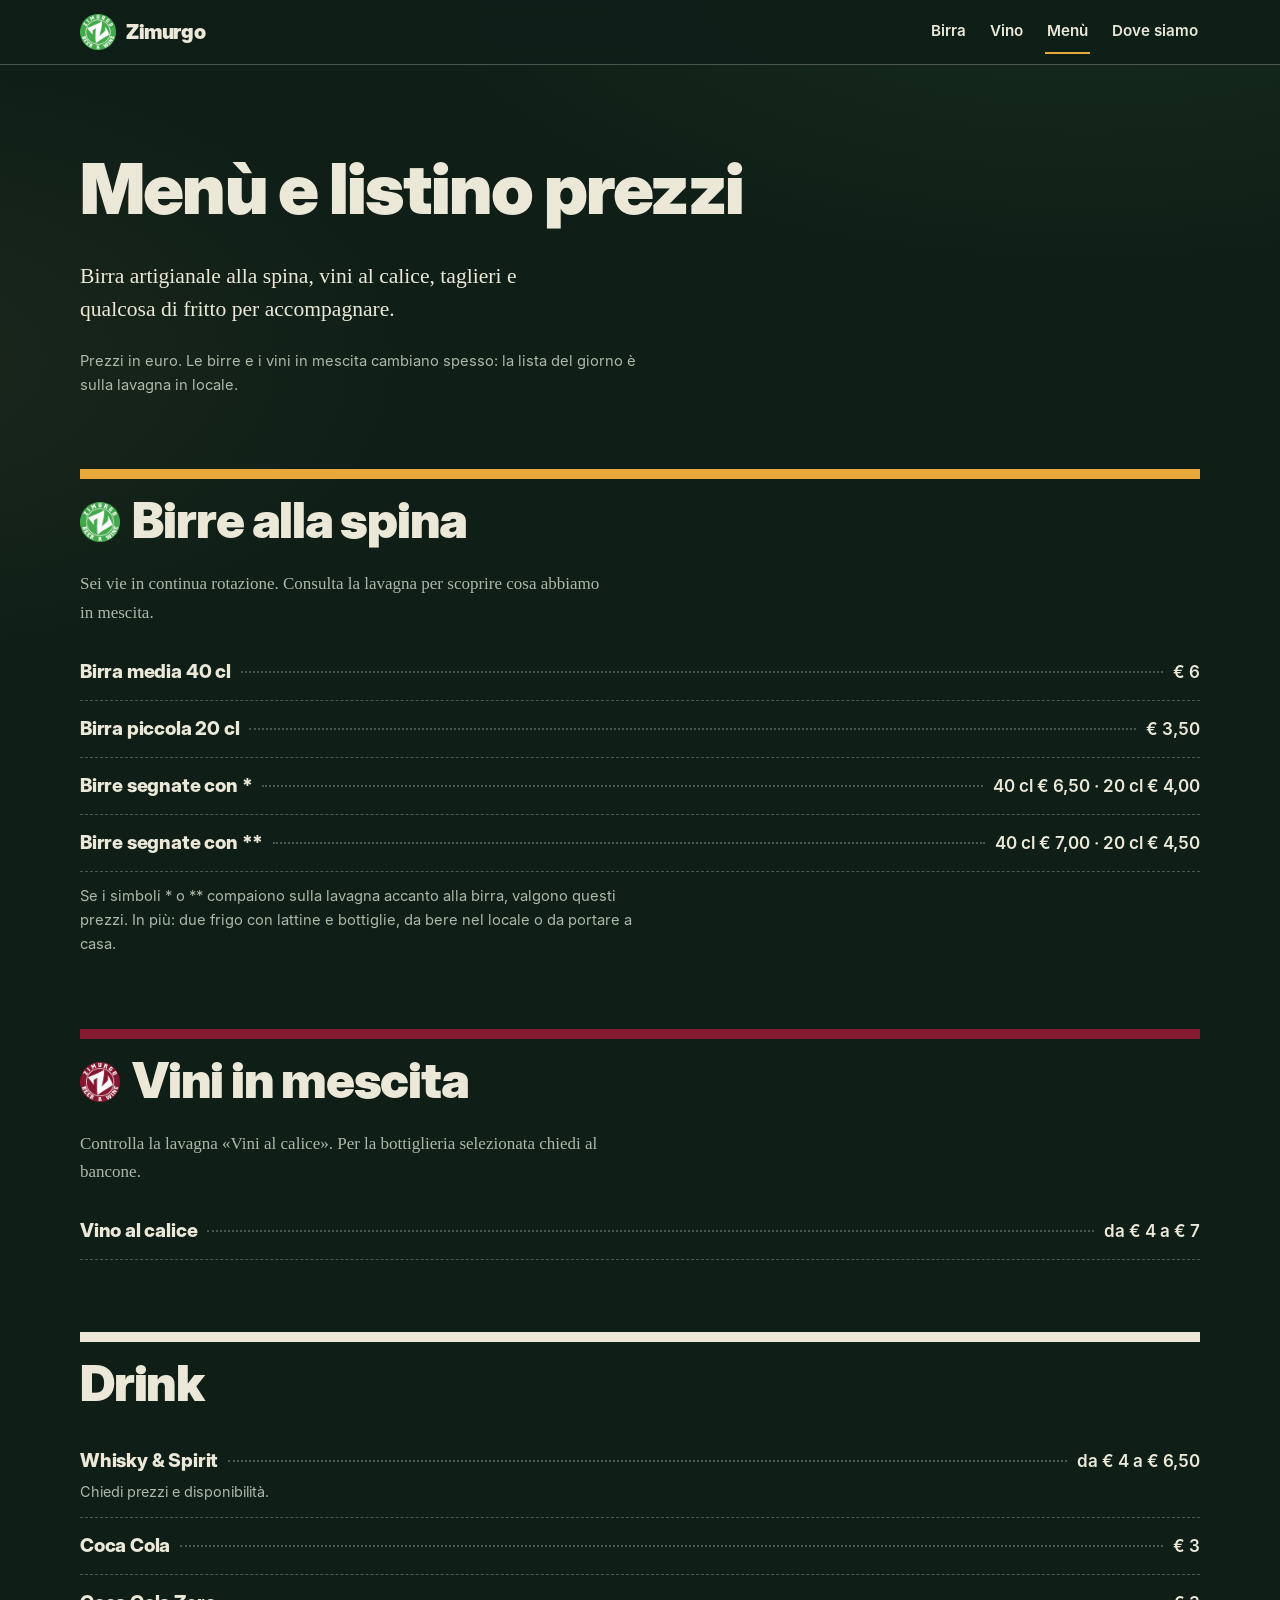
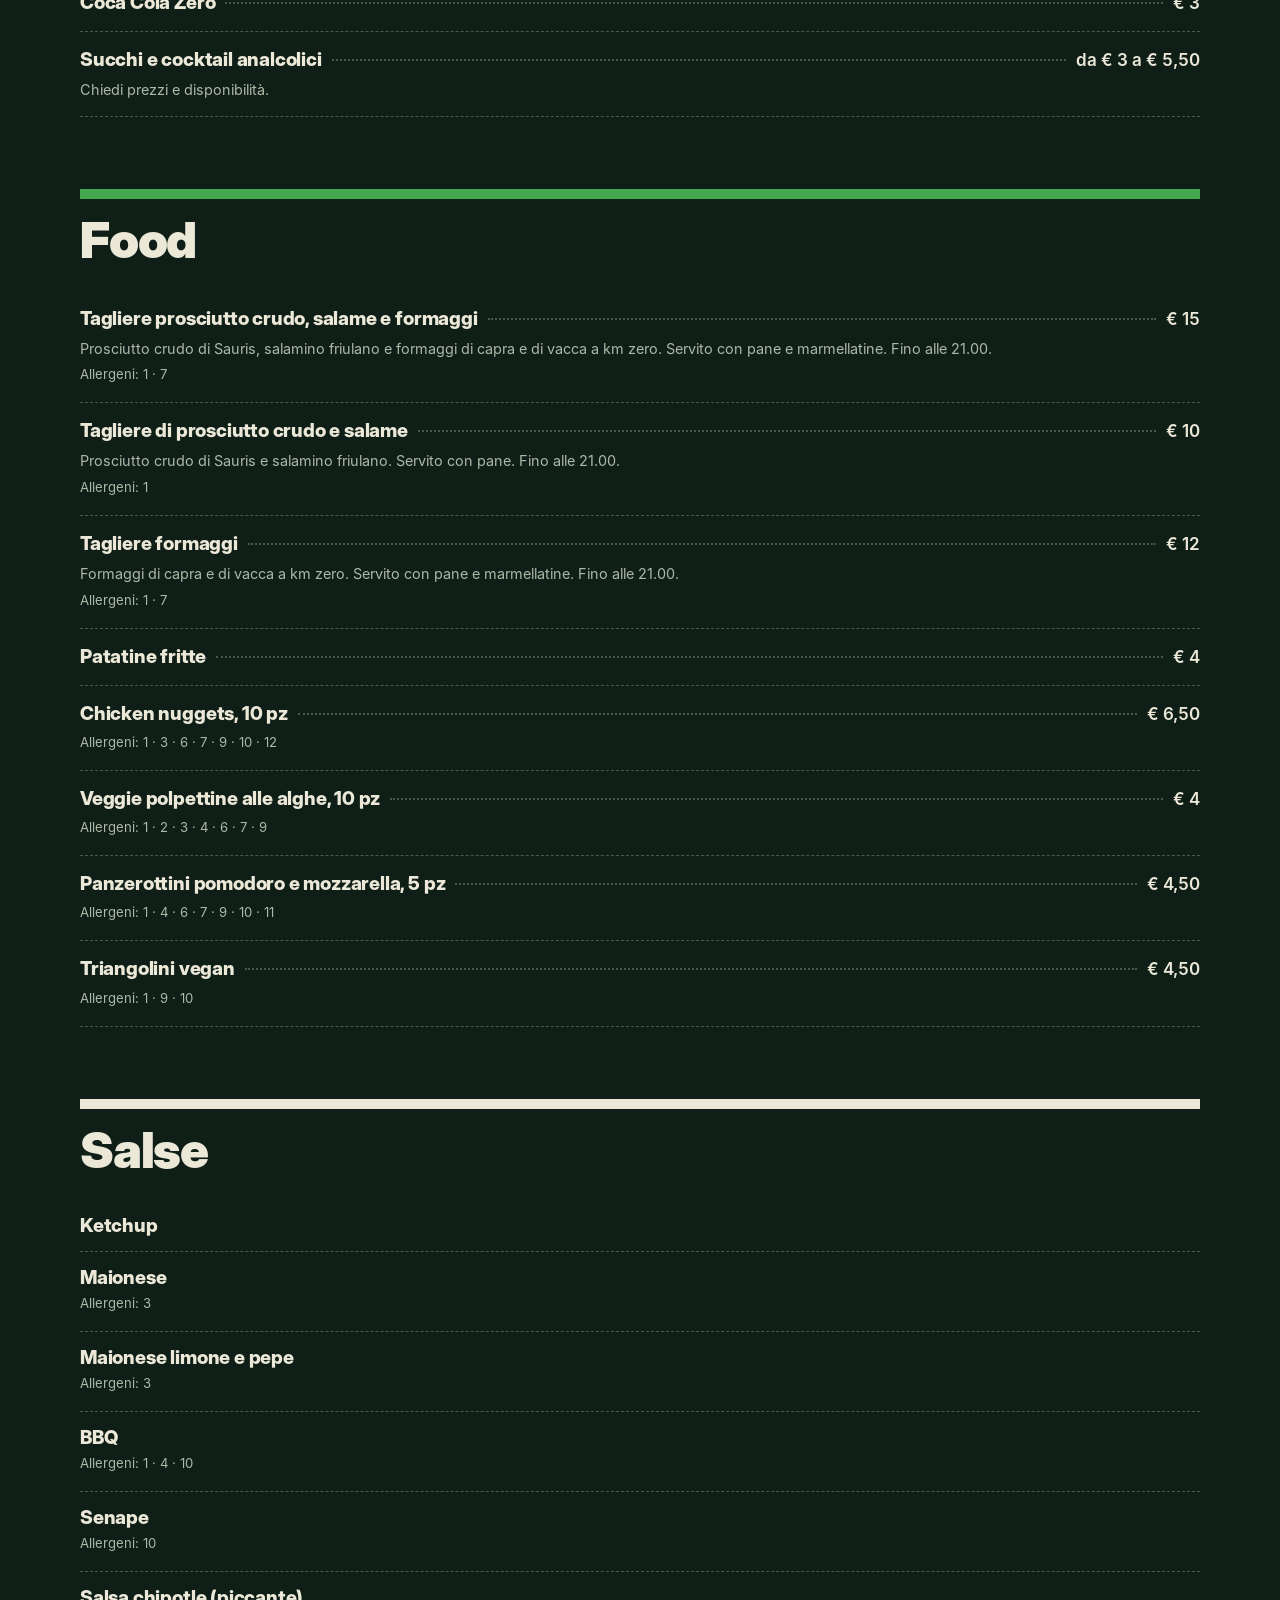
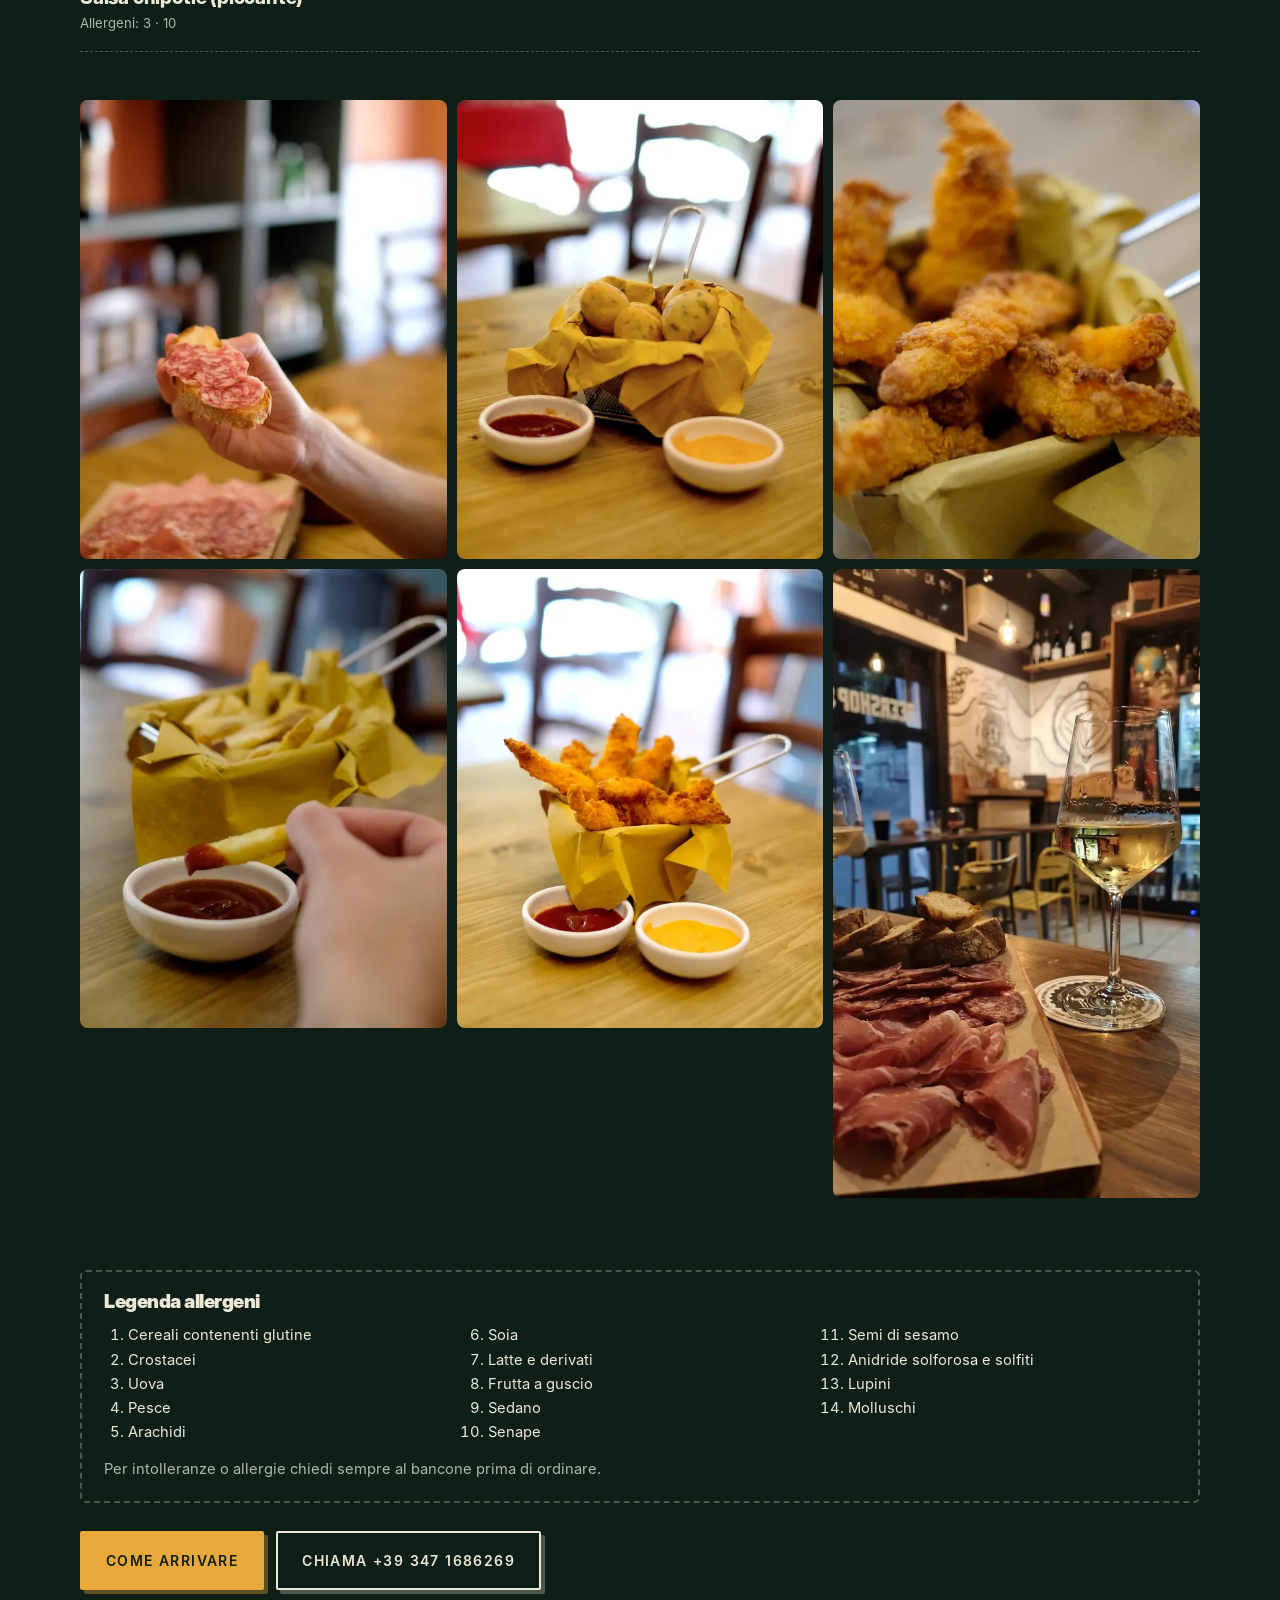
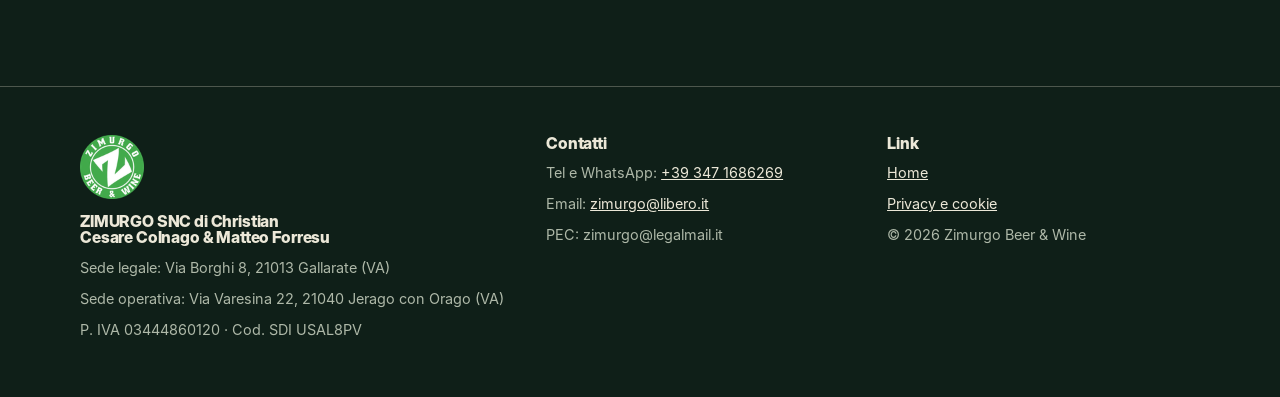
==== commit 41462a6a: "Add files via upload" ====
--- a/menu.html
+++ b/menu.html
@@ -184,7 +184,7 @@
       <figure><img src="fritti-salse.webp" alt="Cestino di polpettine fritte su carta gialla con due ciotoline di salsa" width="546" height="683" loading="lazy"></figure>
       <figure><img src="nuggets-salse.webp" alt="Cestino di nuggets di pollo croccanti con ketchup e salsa gialla" width="546" height="683" loading="lazy"></figure>
       <figure><img src="nuggets-primo-piano.webp" alt="Primo piano di nuggets di pollo dorati in un cestino con carta gialla" width="546" height="683" loading="lazy"></figure>
-      <figure><img src="tagliere-vino-bianco.webp" alt="Tagliere di salumi e pane con un calice di vino bianco, nel locale" width="729" height="1250" loading="lazy" style="object-position:50% 60%"></figure>
+      <figure><img src="tagliere-vino-bianco.webp" alt="Tagliere di salumi e pane con un calice di vino bianco, nel locale" width="729" height="1250" loading="lazy"></figure>
   </div>
 
   <aside class="legend" aria-labelledby="legenda">
--- a/style.css
+++ b/style.css
@@ -217,18 +217,18 @@
 /* Foto */
 .photo{position:relative}
 .photo img{display:block;width:100%;height:auto}
-.photo--wide img{aspect-ratio:16/9;object-fit:cover}
+.photo--wide img{height:auto}
 .photo--side{max-width:300px;margin:0 0 22px}
 .band{padding-block:0 clamp(40px,7vw,80px)}
 .duo-photo{display:grid;gap:clamp(20px,5vw,64px);grid-template-columns:1fr;align-items:center}
 @media(min-width:820px){.duo-photo{grid-template-columns:.9fr 1.1fr}}
 .duo-fun{display:grid;gap:14px;grid-template-columns:1fr}
 @media(min-width:720px){.duo-fun{grid-template-columns:1fr 1fr}}
-.duo-fun .photo img{aspect-ratio:16/10;object-fit:cover}
-.gallery{display:grid;gap:10px;grid-template-columns:repeat(2,1fr);margin-top:clamp(28px,5vw,48px)}
-.gallery figure{margin:0;position:relative;overflow:hidden;border-radius:8px;aspect-ratio:4/5;background:var(--slate-2)}
-.gallery img{display:block;width:100%;height:100%;object-fit:cover}
-@media(min-width:600px){.gallery{grid-template-columns:repeat(3,1fr)}}
+.duo-fun .photo img{height:auto}
+.gallery{columns:2;column-gap:10px;margin-top:clamp(28px,5vw,48px)}
+.gallery figure{margin:0;position:relative;overflow:hidden;border-radius:8px;margin-bottom:10px;break-inside:avoid;background:var(--slate-2)}
+.gallery img{display:block;width:100%;height:auto}
+@media(min-width:600px){.gallery{columns:3}}
 
 /* Ancore: lasciano spazio sotto l'intestazione */
 section[id]{scroll-margin-top:64px}
@@ -246,12 +246,16 @@
 /* Carosello foto (home) */
 .carousel{margin-top:clamp(28px,5vw,48px)}
 .car-main{position:relative}
-.car-track{display:flex;overflow-x:auto;scroll-snap-type:x mandatory;-webkit-overflow-scrolling:touch;scrollbar-width:none;border-radius:10px;background:var(--slate-2);overscroll-behavior-x:contain}
+.car-track{display:flex;overflow-x:auto;scroll-snap-type:x mandatory;-webkit-overflow-scrolling:touch;scrollbar-width:none;border-radius:10px;background:#0d1713;overscroll-behavior-x:contain}
 .car-track::-webkit-scrollbar{display:none}
 .car-track:focus-visible{outline:2px solid var(--amber);outline-offset:3px}
 .car-track figure{flex:0 0 100%;margin:0;scroll-snap-align:center;aspect-ratio:4/5;position:relative}
-.car-track img{display:block;width:100%;height:100%;object-fit:cover}
-@media(min-width:700px){.car-track figure{aspect-ratio:16/10}}
+.car-track img{display:block;width:100%;height:100%;object-fit:contain}
+@media(min-width:700px){
+  .carousel{max-width:860px;margin-left:auto;margin-right:auto}
+  /* su computer la foto grande non supera mai l'altezza dello schermo (portatili inclusi): foto + miniature restano in vista */
+  .car-track figure{aspect-ratio:auto;height:clamp(300px,calc(100svh - 270px),580px)}
+}
 .car-btn{position:absolute;top:50%;transform:translateY(-50%);width:44px;height:44px;border-radius:50%;border:0;background:rgba(15,31,24,.72);color:#fff;font-size:30px;line-height:1;cursor:pointer;display:flex;align-items:center;justify-content:center;padding:0 0 4px}
 .car-btn[hidden]{display:none}
 .car-btn:hover{background:var(--amber);color:var(--bottle)}
--- a/scenes.css
+++ b/scenes.css
@@ -15,21 +15,21 @@
 
 /* ---------- scena 1: bicchiere ---------- */
 .scene--hero .stage{background:radial-gradient(900px 600px at 50% 70%,rgba(232,169,58,.16),transparent 70%),var(--bottle)}
+.hero-intro{position:relative;min-height:calc(100svh - 64px);display:grid;place-items:center;text-align:center;padding:40px var(--gutter) 76px;background:radial-gradient(900px 600px at 50% 100%,rgba(232,169,58,.14),transparent 70%),var(--bottle)}
 .hero-copy{position:relative;z-index:2;max-width:980px}
 .hero-copy h1{font-size:clamp(2.8rem,10.5vw,8.4rem);max-width:none;margin-bottom:.35em;line-height:.95;letter-spacing:-.04em}
 .hero-copy .lead{max-width:34ch;font-size:clamp(1.1rem,2.6vw,1.5rem)}
 .hero-copy .btn-row{justify-content:center}
-.glass{width:min(46vmin,360px);margin:clamp(80px,16vh,160px) auto 0}
+.glass{position:relative;width:min(46vmin,360px);margin:0 auto}
+.glass .lgo{position:absolute;left:32%;top:50%;width:36%;height:auto;display:block}
 .glass svg{display:block;width:100%;height:auto}
 .flood{display:none}
-.fx .glass{position:absolute;left:0;top:0;margin:0;width:200px;transform-origin:50% 62%;pointer-events:none}
-.fx .hero-copy{position:absolute;top:clamp(76px,12svh,120px);left:50%;transform:translate(-50%,calc(var(--p) * -50px));width:calc(100% - 2*var(--gutter));opacity:clamp(0,calc(1.35 - var(--p) * 8),1)}
-.hero-copy.is-gone{visibility:hidden;pointer-events:none}
-.fx .scene--hero .stage{background:color-mix(in oklab,var(--bottle),var(--amber) calc(var(--bg,0) * 100%))}
+.fx .glass{position:absolute;left:0;top:0;margin:0;width:200px;transform-origin:50% 62%;pointer-events:none;will-change:transform}
+.fx .glass .lgo{will-change:opacity}
+.fx .scene--hero .stage{background:var(--bottle)}
 .fx .flood{display:none}
 .scroll-hint{display:none}
-.fx .scroll-hint{pointer-events:none;display:block;position:absolute;z-index:4;bottom:18px;left:0;right:0;margin:0;font-family:var(--f-ui);font-size:.85rem;color:var(--chalk-dim);
-  opacity:clamp(0,calc(1 - var(--p) * 8),1)}
+.fx .scroll-hint{pointer-events:none;display:block;position:absolute;z-index:4;bottom:18px;left:0;right:0;margin:0;font-family:var(--f-ui);font-size:.85rem;color:var(--chalk-dim)}
 
 /* ---------- scena 2: sei vie ---------- */
 .scene--taps .stage{background:var(--bottle);gap:0;align-content:center}
@@ -118,7 +118,6 @@
 @media (max-width:600px){
   .nav a:nth-child(-n+2){display:none}
   .nav{margin-left:auto;gap:4px 14px}
-  .fx .hero-copy{top:clamp(80px,14svh,120px)}
   .scene--fridges .stage .lead{font-size:1rem;line-height:1.5}
   .fridges{height:min(34svh,300px)}
   .wine-bottle svg{height:min(36svh,320px)}
@@ -186,7 +185,6 @@
   .hero-copy .lead{max-width:50ch;margin-inline:auto;font-size:1.25rem}
   .hero-copy .hook{margin-bottom:.5em}
   .hero-copy .btn-row{margin-top:32px}
-  .fx .hero-copy{top:clamp(88px,13svh,140px)}
 }
 
 /* ---------- bottiglia e calice che si riempiono insieme ---------- */
@@ -201,5 +199,11 @@
    e gli elementi che si muovono vengono preparati dal browser come livelli a sé. */
 .fx .site-head{backdrop-filter:none;-webkit-backdrop-filter:none;background:#0f1f18}
 @media (max-width:700px){.fx .action-bar{backdrop-filter:none;-webkit-backdrop-filter:none;background:#0f1f18}}
-.fx .scene--hero .hero-copy{will-change:transform,opacity}
-.fx .scene--hero .glass{will-change:transform,opacity}
+
+/* Intestazione su schermi stretti (e con carattere di sistema ingrandito): una sola riga, mai a capo */
+@media (max-width:420px){
+  .site-head .wrap{flex-wrap:nowrap;gap:10px}
+  .brand{font-size:1.1rem;min-width:0}
+  .nav{flex-wrap:nowrap;gap:0 10px;white-space:nowrap}
+  .nav a:not(.nav-pill){display:none}
+}
